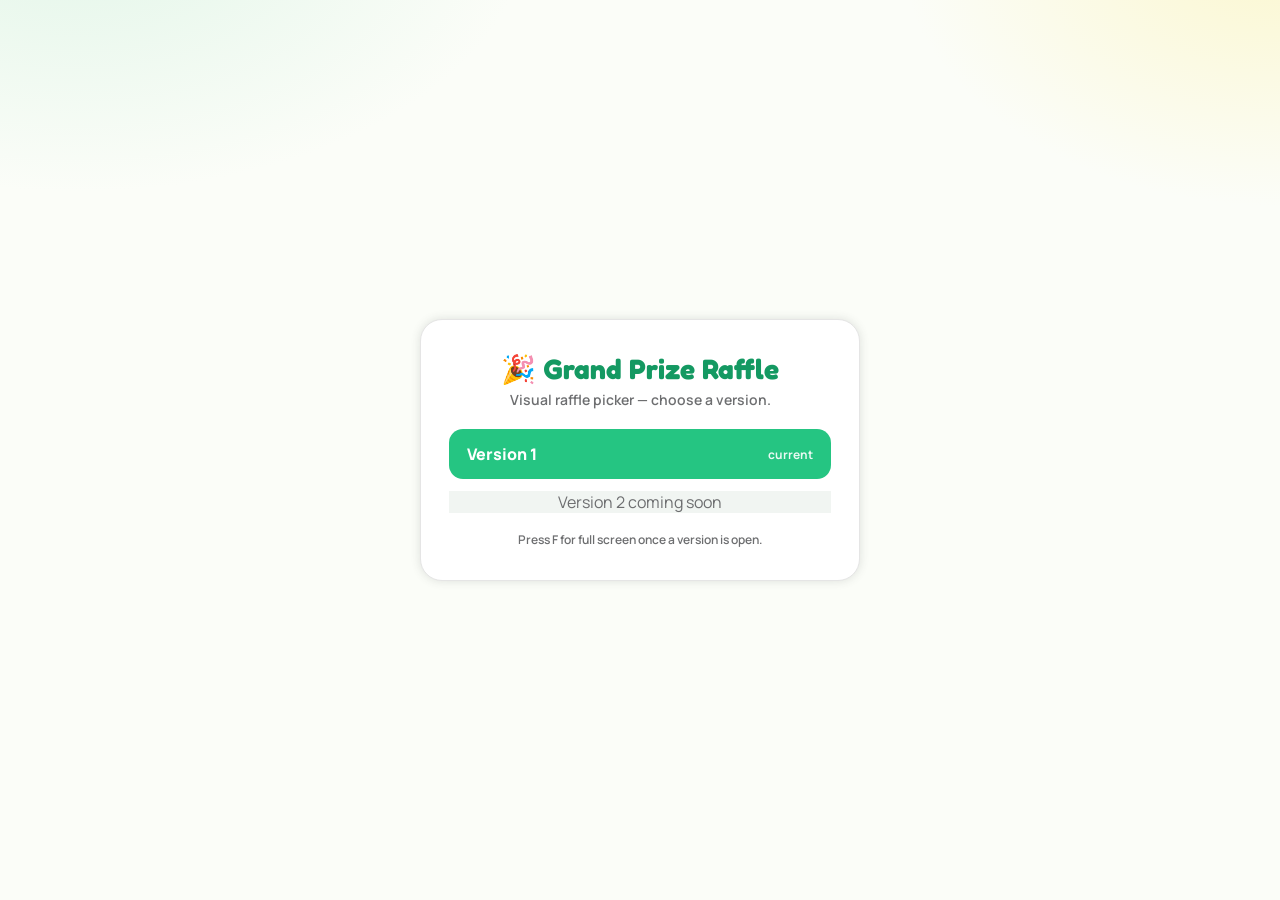
==== raffle-picker/index.html @ 15b228b6 "Add visual raffle picker (v1) Standalone jumbotron picker that draws one winner per cash prize from " ====
<!doctype html>
<html lang="en">
  <head>
    <meta charset="utf-8" />
    <meta name="viewport" content="width=device-width, initial-scale=1" />
    <title>Grand Prize Raffle — Picker</title>
    <link rel="preconnect" href="https://fonts.googleapis.com" />
    <link rel="preconnect" href="https://fonts.gstatic.com" crossorigin />
    <link
      href="https://fonts.googleapis.com/css2?family=Fredoka:wght@600;700&family=Manrope:wght@600;700&display=swap"
      rel="stylesheet"
    />
    <style>
      :root {
        --green: #25c582;
        --green-dark: #149962;
        --ink: #2c3438;
        --muted: #6d6e70;
        --border: #e5e5e5;
      }
      * {
        box-sizing: border-box;
      }
      html,
      body {
        margin: 0;
        height: 100%;
      }
      body {
        font-family: "Manrope", system-ui, sans-serif;
        color: var(--ink);
        background:
          radial-gradient(820px 480px at 6% -8%, #e3f6e9 0%, transparent 55%),
          radial-gradient(760px 520px at 100% -6%, #fbf7cf 0%, transparent 50%),
          #fbfdf8;
        display: grid;
        place-items: center;
        padding: 24px;
      }
      main {
        width: min(440px, 100%);
        background: #fff;
        border: 1px solid var(--border);
        border-radius: 22px;
        box-shadow: 0 0 8px 1px rgba(64, 67, 69, 0.13);
        padding: 32px 28px;
        text-align: center;
      }
      h1 {
        font-family: "Fredoka", sans-serif;
        font-weight: 700;
        font-size: 28px;
        margin: 0 0 4px;
        color: var(--green-dark);
      }
      p {
        color: var(--muted);
        font-weight: 600;
        font-size: 14px;
        margin: 0 0 20px;
      }
      .versions {
        display: flex;
        flex-direction: column;
        gap: 12px;
      }
      a.ver {
        display: flex;
        align-items: center;
        justify-content: space-between;
        text-decoration: none;
        font-weight: 800;
        font-size: 16px;
        color: #fff;
        background: var(--green);
        border-radius: 14px;
        padding: 14px 18px;
        transition:
          transform 0.15s,
          background 0.15s;
      }
      a.ver:hover {
        transform: translateY(-2px);
        background: var(--green-dark);
      }
      a.ver .tag {
        font-size: 12px;
        font-weight: 700;
        opacity: 0.9;
      }
      .ver.soon {
        background: #f1f5f2;
        color: var(--muted);
        pointer-events: none;
        cursor: default;
      }
      footer {
        margin-top: 18px;
        font-size: 12px;
        color: var(--muted);
        font-weight: 600;
      }
    </style>
  </head>
  <body>
    <main>
      <h1>🎉 Grand Prize Raffle</h1>
      <p>Visual raffle picker — choose a version.</p>
      <div class="versions">
        <a class="ver" href="v1/">
          <span>Version 1</span>
          <span class="tag">current</span>
        </a>
        <span class="ver soon">
          <span>Version 2</span>
          <span class="tag">coming soon</span>
        </span>
      </div>
      <footer>Press F for full screen once a version is open.</footer>
    </main>
  </body>
</html>
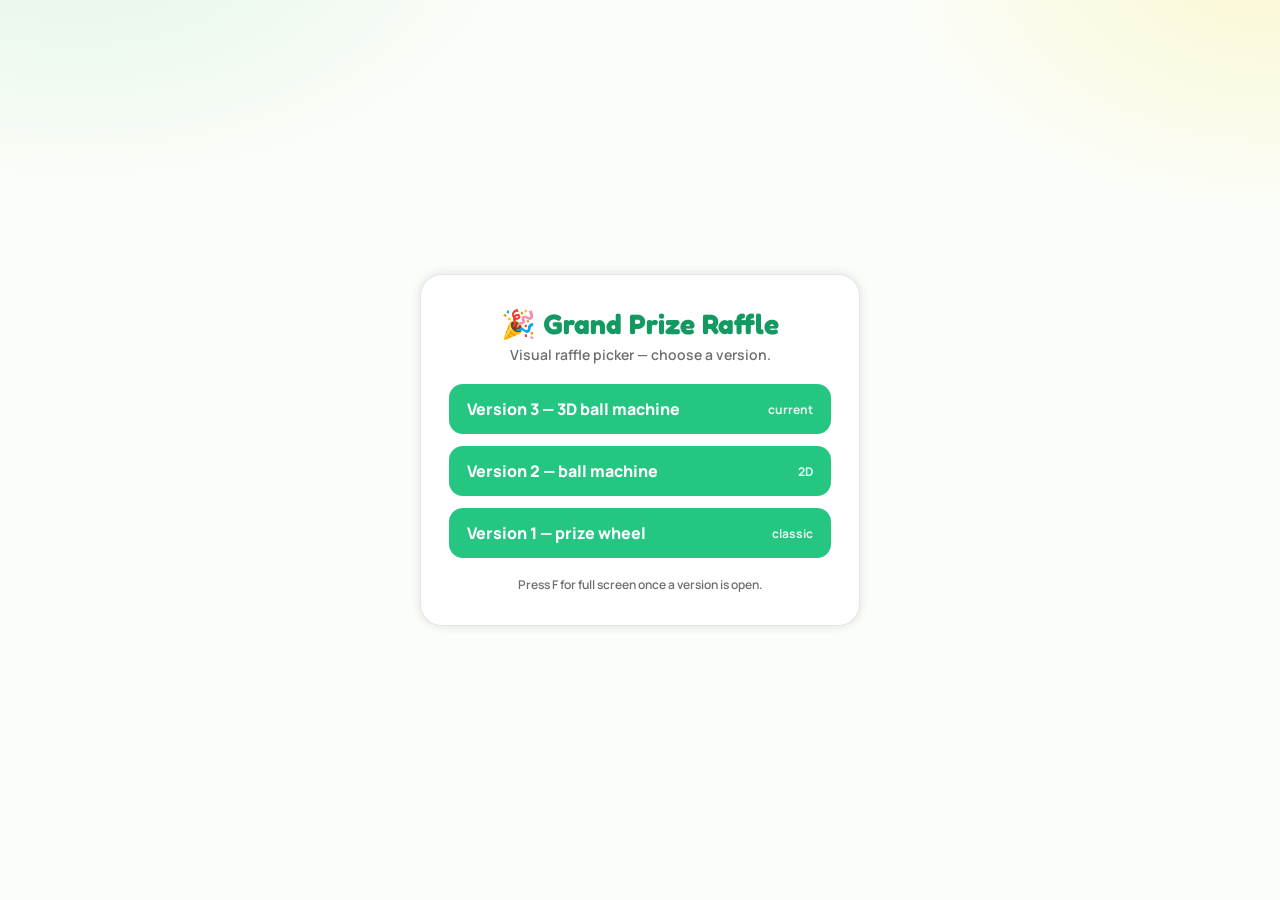
==== commit dd6bf8c5: "Add raffle picker v2 (ball machine) and v3 (3D ball machine) - v2: brand-consistent 2D lotto ball ma" ====
--- a/raffle-picker/index.html
+++ b/raffle-picker/index.html
@@ -107,14 +107,18 @@
       <h1>🎉 Grand Prize Raffle</h1>
       <p>Visual raffle picker — choose a version.</p>
       <div class="versions">
-        <a class="ver" href="v1/">
-          <span>Version 1</span>
+        <a class="ver" href="v3/">
+          <span>Version 3 — 3D ball machine</span>
           <span class="tag">current</span>
         </a>
-        <span class="ver soon">
-          <span>Version 2</span>
-          <span class="tag">coming soon</span>
-        </span>
+        <a class="ver" href="v2/">
+          <span>Version 2 — ball machine</span>
+          <span class="tag">2D</span>
+        </a>
+        <a class="ver" href="v1/">
+          <span>Version 1 — prize wheel</span>
+          <span class="tag">classic</span>
+        </a>
       </div>
       <footer>Press F for full screen once a version is open.</footer>
     </main>
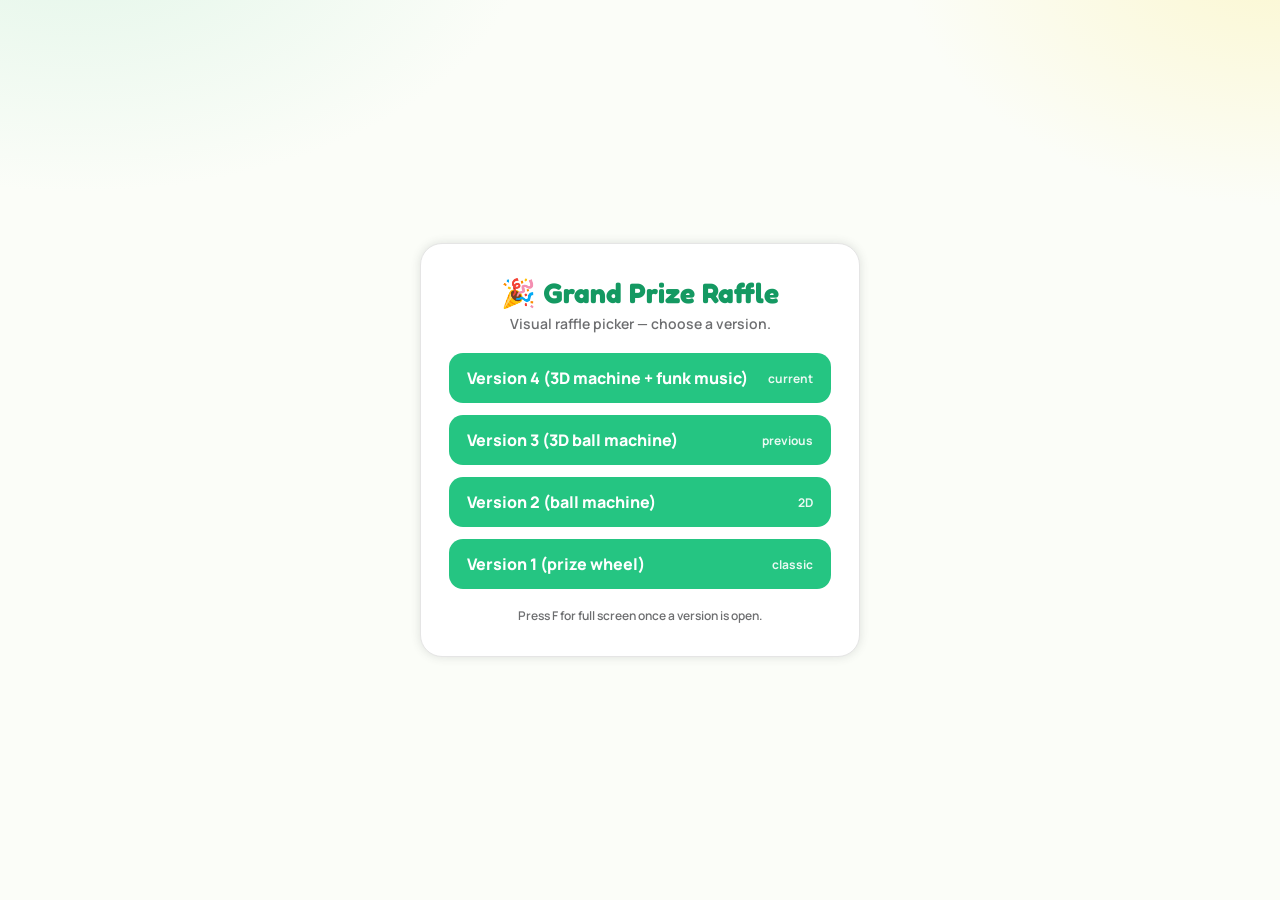
==== commit c9700a28: "v4: split funk version into its own v4/ folder, restore v3 to pre-funk, add v4 to landing page" ====
--- a/raffle-picker/index.html
+++ b/raffle-picker/index.html
@@ -107,16 +107,20 @@
       <h1>🎉 Grand Prize Raffle</h1>
       <p>Visual raffle picker — choose a version.</p>
       <div class="versions">
-        <a class="ver" href="v3/">
-          <span>Version 3 — 3D ball machine</span>
+        <a class="ver" href="v4/">
+          <span>Version 4 (3D machine + funk music)</span>
           <span class="tag">current</span>
         </a>
+        <a class="ver" href="v3/">
+          <span>Version 3 (3D ball machine)</span>
+          <span class="tag">previous</span>
+        </a>
         <a class="ver" href="v2/">
-          <span>Version 2 — ball machine</span>
+          <span>Version 2 (ball machine)</span>
           <span class="tag">2D</span>
         </a>
         <a class="ver" href="v1/">
-          <span>Version 1 — prize wheel</span>
+          <span>Version 1 (prize wheel)</span>
           <span class="tag">classic</span>
         </a>
       </div>
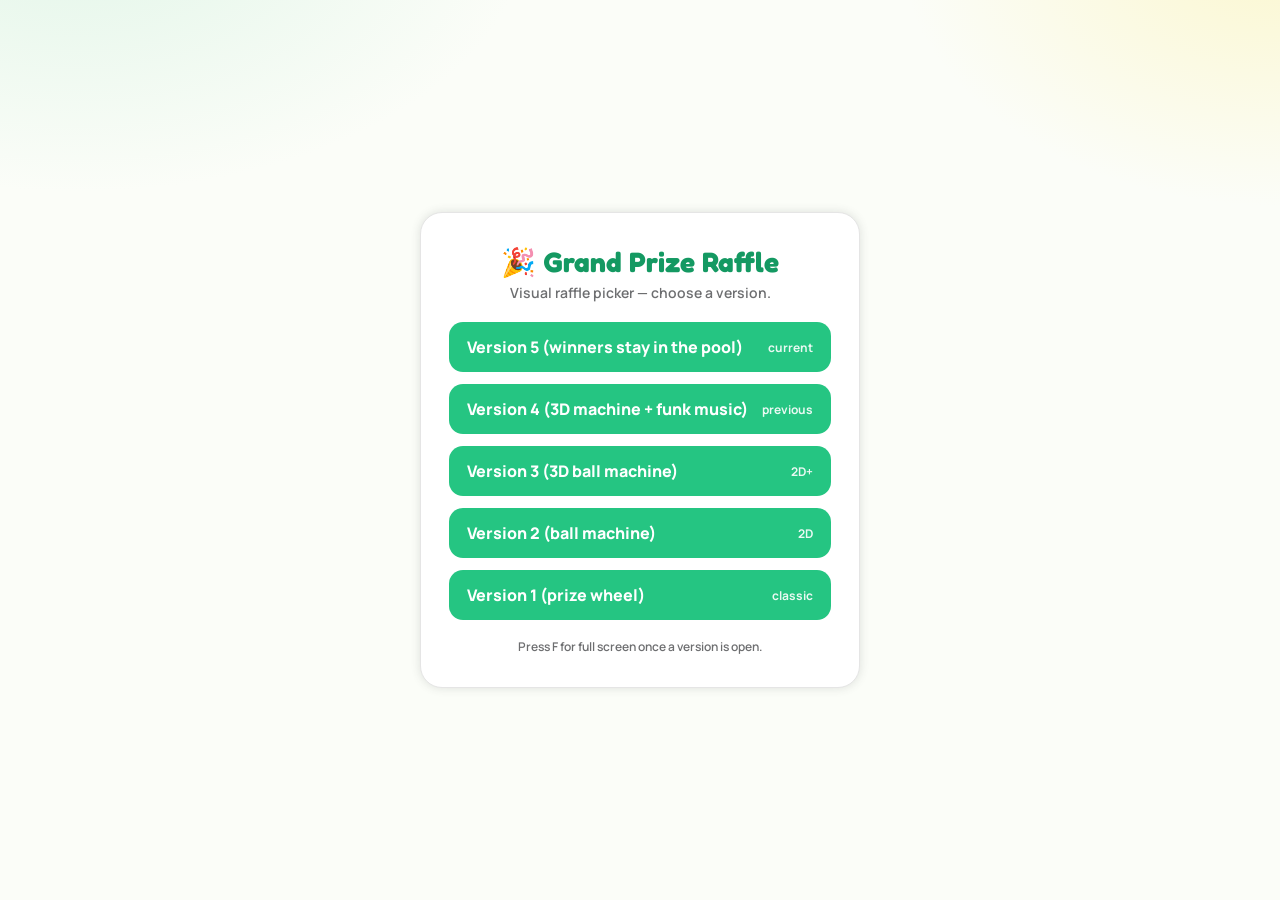
==== commit 77deb0d3: "v5: winners stay in the pool, eligible for every prize Copy of v4 (3D machine + funk music) with one" ====
--- a/raffle-picker/index.html
+++ b/raffle-picker/index.html
@@ -107,13 +107,17 @@
       <h1>🎉 Grand Prize Raffle</h1>
       <p>Visual raffle picker — choose a version.</p>
       <div class="versions">
+        <a class="ver" href="v5/">
+          <span>Version 5 (winners stay in the pool)</span>
+          <span class="tag">current</span>
+        </a>
         <a class="ver" href="v4/">
           <span>Version 4 (3D machine + funk music)</span>
-          <span class="tag">current</span>
+          <span class="tag">previous</span>
         </a>
         <a class="ver" href="v3/">
           <span>Version 3 (3D ball machine)</span>
-          <span class="tag">previous</span>
+          <span class="tag">2D+</span>
         </a>
         <a class="ver" href="v2/">
           <span>Version 2 (ball machine)</span>
